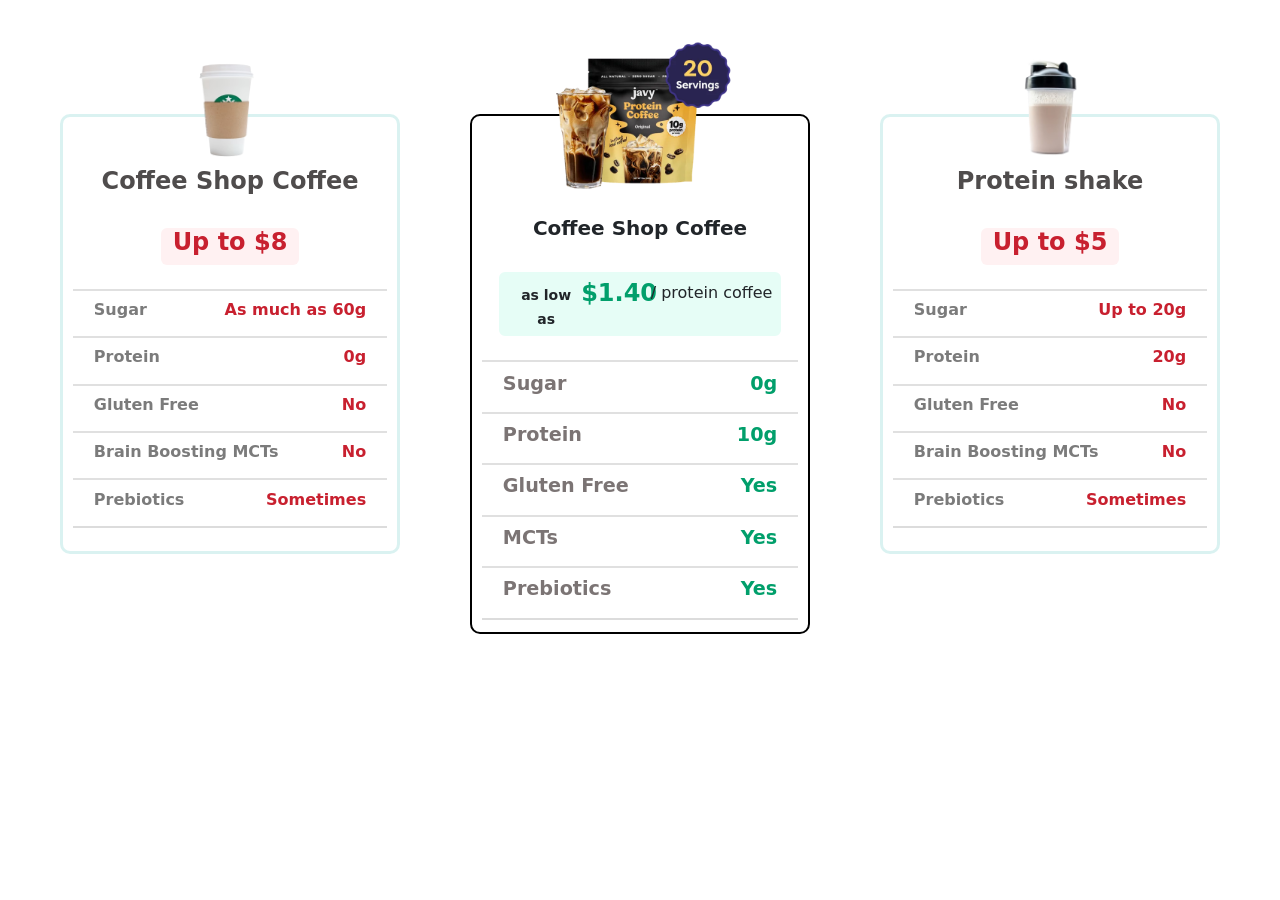
==== index.html @ ed218442 "Add files via upload" ====
<!DOCTYPE html>
<html lang="en">
<head>
    <meta charset="UTF-8">
    <meta name="viewport" content="width=device-width, initial-scale=1.0">
    <title>Document</title>
    <link href="https://cdn.jsdelivr.net/npm/bootstrap@5.3.0-alpha1/dist/css/bootstrap.min.css" rel="stylesheet">
    <style>
    
    </style>
    <link rel="stylesheet" href="stylesheet.css">
</head>
<body>
    <h1></h1>
    <BR><BR></BR></BR>
    <div class="container-fluid">
        <div class="row">
            <div class="col-lg-4 col1">
                <img src="cofee1.jpg" alt="">
                 <div class="container inner ">
                 <div class="row">
                    <h5><big><b>Coffee Shop Coffee</b></big></h5>
                 </div>
                 <br>
                 <div class="row off">
                    
                    <h4><b>Up to $8</b></h4>
                    
                 </div>
                 <br>
                 <div class="row r3 ">
                    <div class="col"><h6><b>Sugar</b></h6></div>
                    <div class="col col2"><h6><b>As much as 60g</b></h6></div>
                 </div>

                 <div class="row r3">
                    <div class="col"><h6><b>Protein</b></h6></div>
                    <div class="col col2"><h6><b>0g</b></h6></div>
                 </div>

                 <div class="row r3">
                    <div class="col"><h6><b>Gluten Free</b></h6></div>
                    <div class="col col2"><h6><b>No</b></h6></div>
                 </div>
                    
                 <div class="row r3">
                    <div class="col"><h6><b>Brain Boosting MCTs</b></h6></div>
                    <div class="col col2"><h6><b>No</b></h6></div>
                 </div>

                 <div class="row r3 r3l">
                    <div class="col"><h6><b>Prebiotics</b></h6></div>
                    <div class="col col2"><h6><b>Sometimes</b></h6></div>
                 </div>
                 
                  
                 </div>
            </div>
            <div id="mid" class="col-lg-4 col1">
                <img id="cof2" src="cofee2.jpg" alt="">
                <div class="container inner ">
                    <div class="row">
                        <h5><b>Coffee Shop Coffee</b></h5>
                    </div>
                    <br>
                    <div class="row midgreen">
                        <div class="col-lg-4"><small>as low as</small></div>
                        <div class="col-lg-4 e40"><h5><big><b>$1.40</b></big></h5></div>
                        <div class="col-lg-4 cc"><h6>/ protein coffee</h6></div>
                    </div>
                    <br>
                    <div class="row r3 green">
                        <div class="col c1"><h6><big><b>Sugar</b></big></h6></div>
                        <div class="col col2"><h6><big><b>0g</b></big></h6></div>
                    </div>
            
                    <div class="row r3 green">
                        <div class="col c1"><h6><big><b>Protein</b></big></h6></div>
                        <div class="col col2"><h6><big><b>10g</b></big></h6></div>
                    </div>
            
                    <div class="row r3 green">
                        <div class="col c1"><h6><big><b>Gluten Free</b></big></h6></div>
                        <div class="col col2"><h6><big><b>Yes</b></big></h6></div>
                    </div>
            
                    <div class="row r3 green">
                        <div class="col c1"><h6><big><b> MCTs</b></big></h6></div>
                        <div class="col col2"><h6><big><b>Yes</b></big></h6></div>
                    </div>
            
                    <div class="row r3 r3l green">
                        <div class="col c1"><h6><big><b>Prebiotics</b></big></h6></div>
                        <div class="col col2"><h6><big><b>Yes</b></big></h6></div>
                    </div>
                </div>
            </div>
            
            <div class="col-lg-4 col1">
                <img src="cofee3.jpg" alt="">
                 <div class="container inner ">
                 <div class="row">
                    <h5><big><b>Protein shake</b></big></h5>
                 </div>
                 <br>
                 <div class="row off">
                    
                    <h4><b>Up to $5</b></h4>
                    
                 </div>
                 <br>
                 <div class="row r3 ">
                    <div class="col"><h6><b>Sugar</b></h6></div>
                    <div class="col col2"><h6><b>Up to 20g</b></h6></div>
                 </div>

                 <div class="row r3">
                    <div class="col"><h6><b>Protein</b></h6></div>
                    <div class="col col2"><h6><b>20g</b></h6></div>
                 </div>

                 <div class="row r3">
                    <div class="col"><h6><b>Gluten Free</b></h6></div>
                    <div class="col col2"><h6><b>No</b></h6></div>
                 </div>
                    
                 <div class="row r3">
                    <div class="col"><h6><b>Brain Boosting MCTs</b></h6></div>
                    <div class="col col2"><h6><b>No</b></h6></div>
                 </div>

                 <div class="row r3 r3l">
                    <div class="col"><h6><b>Prebiotics</b></h6></div>
                    <div class="col col2"><h6><b>Sometimes</b></h6></div>
                 </div>
                 
                  
                 </div>
            </div>
        </div>
    </div>
     <!-- Bootstrap JS and Popper.js -->
     <script src="https://cdn.jsdelivr.net/npm/@popperjs/core@2.11.6/dist/umd/popper.min.js"></script>
     <script src="https://cdn.jsdelivr.net/npm/bootstrap@5.3.0-alpha1/dist/js/bootstrap.min.js"></script>
 
</body>
</html>
---- stylesheet.css ----
.container-fluid>.row>.col-lg-4{
    margin: 10px;
    border-radius: 10px;
    border: 3px solid rgba(139, 215, 211, 0.317);
    max-width: 340px;
    height:440px}
.container-fluid>.row{
  display: flex;
  justify-content: space-evenly;
}
.container-fluid>.row>.col-lg-4>img{
    height: 100px;
    transform: translateX(105px)translateY(-60px);

}
#cof2{
    height: 150px;
    transform: translateX(60px)translateY(-75px);
}
.col-lg-4>.container>.row>h5>big>b{
 color: rgb(79, 76, 76);
    
}
.inner{
    display: grid;
    place-items: center;
}
.inner>.r2{
    font-weight: 550;
color: #c8202f;
background:#fff1f2;
max-width:fit-content;
padding: 2%;
text-align: center;
border-radius:6px ;
}


.r3>.col>h6>b{
    color: rgba(0, 0, 0, 0.516);
    white-space: nowrap;
}
.r3{
    width: 110%;
    border-top: 2px solid rgba(128, 128, 128, 0.249);
    padding: 3.2%;

}

.r3>.col2>h6>b{
    color: #c8202f;
    
}
.r3>.col2{
    text-align: right;
}
.col1>.inner>.row>h4>b{
    background: #fff1f2;

}
.col1>.inner>.off{
    background:#fff1f2;
    color: #c8202f;
    border-radius: 6px;
}
.inner{
    transform: translateY(-50px);
}
.r3l{
    border-bottom: 2px solid rgba(128, 128, 128, 0.267);
}
.green>.col2>h6>big>b{
    color: #019f6b;
    white-space: nowrap;
}
.green>.c1>h6>big>b{
    white-space: nowrap;
    color: rgba(80, 72, 72, 0.756);
}
#mid{
    height: 520px;
    border: 2px solid black;
}
.midgreen>.col-lg-4{
    width: 33%;
}
.midgreen{
    background:#e6fdf6;
    text-align: center;
    border: 15px solid  #e6fdf6;;
    border-top: 20px solid #e6fdf6;
    border-radius: 6px;
    width: 98%;
}
.midgreen>.cc{
    transform: translateX(5px);
}
.midgreen>.col-lg-4{
    margin: -3.7%;
}
.midgreen>.col-lg-4>small{
    font-weight: 550;
}
.midgreen>.col-lg-4>h5>big>b{
    color: #019f6b;
}
.e40{
    transform: translateY(-4px)
}
.midgreen>.col-lg-4>h6{
    white-space: nowrap;
}
@media(max-width:1000px)
{
    .container-fluid>.row>.col-lg-4{
        margin-bottom: 100px;
    }
    
}
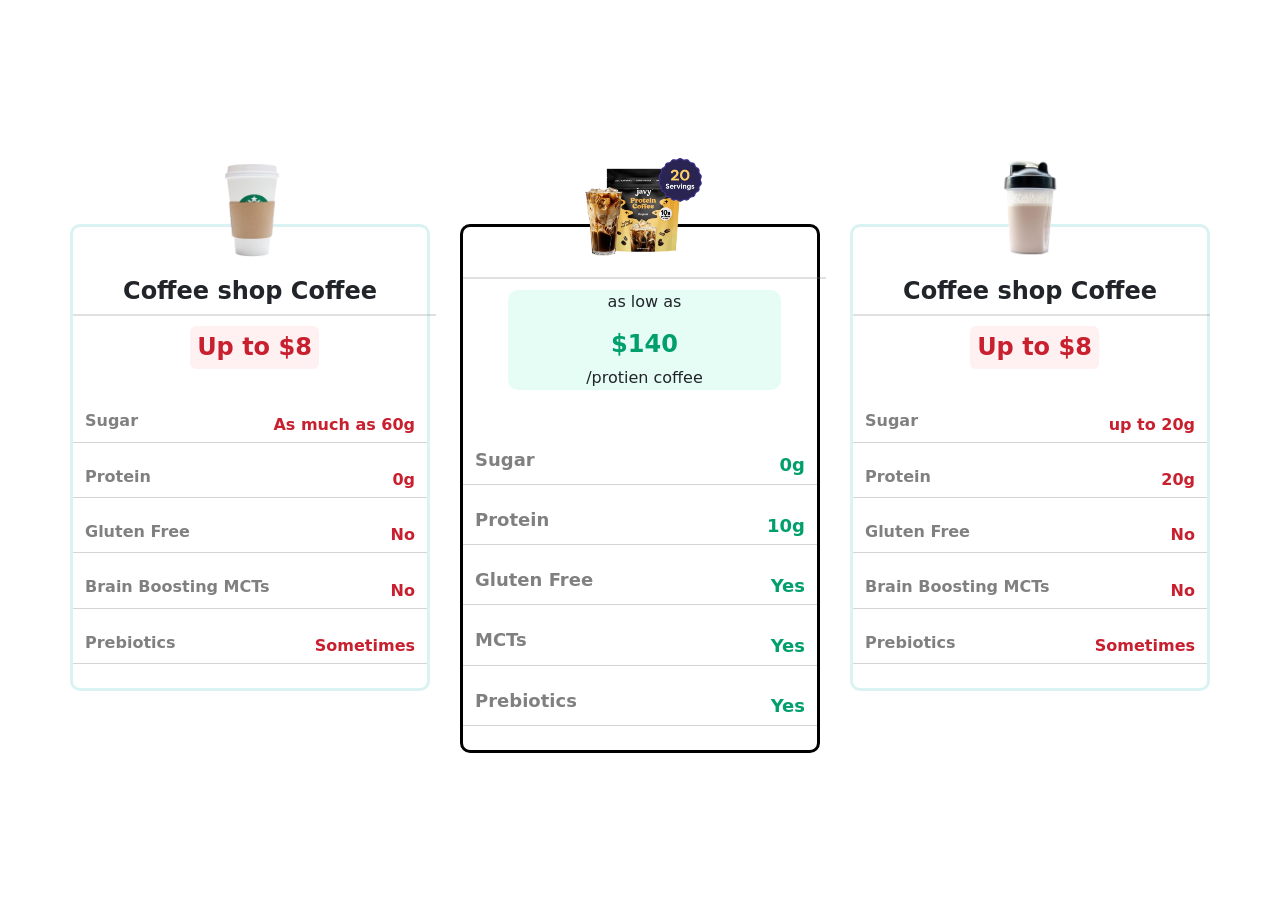
==== commit 49296e75: "Add files via upload" ====
--- a/index.html
+++ b/index.html
@@ -5,10 +5,9 @@
     <meta name="viewport" content="width=device-width, initial-scale=1.0">
     <title>Document</title>
     <link href="https://cdn.jsdelivr.net/npm/bootstrap@5.3.0-alpha1/dist/css/bootstrap.min.css" rel="stylesheet">
-    <style>
     
-    </style>
     <link rel="stylesheet" href="stylesheet.css">
+    <link rel="stylesheet" href="https://cdn.jsdelivr.net/npm/swiper@11/swiper-bundle.min.css">
 </head>
 <body>
     <h1></h1>
@@ -16,7 +15,7 @@
     <div class="container-fluid">
         <div class="row">
             <div class="col-lg-4 col1">
-                <img src="cofee1.jpg" alt="">
+               <div class="row rrimg"> <img src="cofee1.jpg" alt=""></div>
                  <div class="container inner ">
                  <div class="row">
                     <h5><big><b>Coffee Shop Coffee</b></big></h5>
@@ -57,11 +56,10 @@
                  </div>
             </div>
             <div id="mid" class="col-lg-4 col1">
-                <img id="cof2" src="cofee2.jpg" alt="">
+               <div class="row rimg"><img id="cof2" src="cofee2.jpg" alt=""></div>
+                
                 <div class="container inner ">
-                    <div class="row">
-                        <h5><b>Coffee Shop Coffee</b></h5>
-                    </div>
+                  
                     <br>
                     <div class="row midgreen">
                         <div class="col-lg-4"><small>as low as</small></div>
@@ -97,7 +95,7 @@
             </div>
             
             <div class="col-lg-4 col1">
-                <img src="cofee3.jpg" alt="">
+               <div class="row rrimg"> <img src="cofee3.jpg" alt=""></div>
                  <div class="container inner ">
                  <div class="row">
                     <h5><big><b>Protein shake</b></big></h5>
@@ -142,6 +140,171 @@
      <!-- Bootstrap JS and Popper.js -->
      <script src="https://cdn.jsdelivr.net/npm/@popperjs/core@2.11.6/dist/umd/popper.min.js"></script>
      <script src="https://cdn.jsdelivr.net/npm/bootstrap@5.3.0-alpha1/dist/js/bootstrap.min.js"></script>
- 
+
+  <section id="visibleonphone">
+   <BR></BR>
+     <div class="container swiper">
+      <div class="slider-wrapper">
+        <div class="card-list swiper-wrapper">
+          
+          <div class="card-item swiper-slide">
+            <BR><br></BR>
+          
+            <div class="container inn">
+               
+               <div id="cofa"><img src="cofee1.jpg" alt=""></div>
+               <div class="row r2"><h4><b>Coffee shop Coffee</b></h4></div>
+               
+               <div class="row r3"><h4><b>Up to $8</b></h4></div>
+               <div class="row r4 ">
+                  <div class="col"><h6><b>Sugar</b></h6></div>
+                  <div class="col2"><h6><b>As much as 60g</b></h6></div>
+               </div>
+
+               <div class="row r4">
+                  <div class="col"><h6><b>Protein</b></h6></div>
+                  <div class=" col2"><h6><b>0g</b></h6></div>
+               </div>
+
+               <div class="row r4">
+                  <div class="col"><h6><b>Gluten Free</b></h6></div>
+                  <div class=" col2"><h6><b>No</b></h6></div>
+               </div>
+                  
+               <div class="row r4">
+                  <div class="col"><h6><b>Brain Boosting MCTs</b></h6></div>
+                  <div class=" col2"><h6><b>No</b></h6></div>
+               </div>
+
+               <div class="row r4 r3l">
+                  <div class="col"><h6><b>Prebiotics</b></h6></div>
+                  <div class=" col2"><h6><b>Sometimes</b></h6></div>
+               </div>
+               
+               <br>
+            </div>
+          </div>
+          
+          <div class="card-item swiper-slide midcard">
+            <BR><br></BR>
+            <div class="container inn innn">
+               <div id="cofa" class="cofa"><img src="cofee2.jpg" alt=""></div>
+              
+               <!-- <div class="row r2"><h4><b>Coffee shop Coffee</b></h4></div> -->
+               
+               <div class="row r3 rr3"><section><p>as low as</p><h6>$140</h6><span>/protien coffee</span></section></div>
+               <br>
+               <div class="row r4 ">
+                  <div class="col ccol "><h6><b>Sugar</b></h6></div>
+                  <div class="col2 ccol cccol"><h6><b>0g</b></h6></div>
+               </div>
+
+               <div class="row r4">
+                  <div class="col ccol"><h6><b>Protein</b></h6></div>
+                  <div class=" col2 ccol  cccol"><h6><b>10g</b></h6></div>
+               </div>
+
+               <div class="row r4">
+                  <div class="col ccol"><h6><b>Gluten Free</b></h6></div>
+                  <div class=" col2 ccol  cccol"><h6><b>Yes</b></h6></div>
+               </div>
+                  
+               <div class="row r4">
+                  <div class="col ccol"><h6><b>MCTs</b></h6></div>
+                  <div class=" col2  ccol  cccol"><h6><b>Yes</b></h6></div>
+               </div>
+
+               <div class="row r4 r3l">
+                  <div class="col ccol"><h6><b>Prebiotics</b></h6></div>
+                  <div class=" col2 ccol  cccol"><h6><b>Yes</b></h6></div>
+               </div>
+               
+               <br>
+            </div>
+          </div>
+          
+          <div class="card-item swiper-slide">
+            <BR><br></BR>
+            <div class="container inn">
+               <div id="cofa"><img src="cofee3.jpg" alt=""></div>
+              
+               <div class="row r2"><h4><b>Coffee shop Coffee</b></h4></div>
+               
+               <div class="row r3"><h4><b>Up to $8</b></h4></div>
+               <div class="row r4 ">
+                  <div class="col"><h6><b>Sugar</b></h6></div>
+                  <div class="col2"><h6><b>up to 20g</b></h6></div>
+               </div>
+
+               <div class="row r4">
+                  <div class="col"><h6><b>Protein</b></h6></div>
+                  <div class=" col2"><h6><b>20g</b></h6></div>
+               </div>
+
+               <div class="row r4">
+                  <div class="col"><h6><b>Gluten Free</b></h6></div>
+                  <div class=" col2"><h6><b>No</b></h6></div>
+               </div>
+                  
+               <div class="row r4">
+                  <div class="col"><h6><b>Brain Boosting MCTs</b></h6></div>
+                  <div class=" col2"><h6><b>No</b></h6></div>
+               </div>
+
+               <div class="row r4 r3l">
+                  <div class="col"><h6><b>Prebiotics</b></h6></div>
+                  <div class=" col2"><h6><b>Sometimes</b></h6></div>
+               </div>
+               
+               <br>
+            </div>
+          </div>
+          
+          
+        </div>
+      </div>
+    </div>
+    <BR></BR>
+    </section>
+
+    <script src="https://cdn.jsdelivr.net/npm/swiper@11/swiper-bundle.min.js"></script>
+    <script>
+      const swiper = new Swiper('.slider-wrapper', {
+        loop: false,  // Disable looping (remove repeating)
+        grabCursor: true,  // Allow cursor grabbing on swipe
+        
+        // Remove navigation and pagination to disable controls
+        pagination: false,
+        navigation: false,
+        
+        // Disable autoplay
+        autoplay: false,
+        
+        // Ensure smooth transition without automatic slide change
+        effect: 'slide',
+        speed: 800,  // Transition speed in ms
+        
+        // Breakpoints for responsive design
+        breakpoints: {
+          0: {
+            slidesPerView: 1,
+            spaceBetween: 20,
+          },
+          620: {
+            slidesPerView: 2,
+            spaceBetween: 20,
+          },
+          1024: {
+            slidesPerView: 3,
+            spaceBetween: 30,
+          },
+          1440: {
+            slidesPerView: 4,
+            spaceBetween: 40,
+          },
+        },
+      });
+    </script>
+    
 </body>
 </html>
--- a/stylesheet.css
+++ b/stylesheet.css
@@ -1,21 +1,34 @@
+.container-fluid{
+    
+}
 .container-fluid>.row>.col-lg-4{
     margin: 10px;
     border-radius: 10px;
     border: 3px solid rgba(139, 215, 211, 0.317);
-    max-width: 340px;
-    height:440px}
+    max-width: 500px;
+    
+    height:fit-content}
 .container-fluid>.row{
   display: flex;
   justify-content: space-evenly;
 }
-.container-fluid>.row>.col-lg-4>img{
+.container-fluid>.row>.col-lg-4>.rrimg{
+    display: grid;
+    place-items: center;
+}
+.container-fluid>.row>.col-lg-4>.rrimg>img{
     height: 100px;
-    transform: translateX(105px)translateY(-60px);
-
+    width: auto;
+    transform: translateY(-65px);
 }
 #cof2{
     height: 150px;
-    transform: translateX(60px)translateY(-75px);
+    width:auto;
+    transform: translateY(-75px);
+}
+#mid>.rimg{
+    display: grid;
+    place-items: center;
 }
 .col-lg-4>.container>.row>h5>big>b{
  color: rgb(79, 76, 76);
@@ -78,7 +91,7 @@
     color: rgba(80, 72, 72, 0.756);
 }
 #mid{
-    height: 520px;
+    height: 540px;
     border: 2px solid black;
 }
 .midgreen>.col-lg-4{
@@ -104,16 +117,175 @@
 .midgreen>.col-lg-4>h5>big>b{
     color: #019f6b;
 }
-.e40{
-    transform: translateY(-4px)
-}
+
 .midgreen>.col-lg-4>h6{
     white-space: nowrap;
 }
-@media(max-width:1000px)
+.off{
+    display: grid;
+}
+.midgreen{
+    display: flex;
+    align-items: center;
+    flex-wrap: wrap;
+    
+}
+.inn>.r1{
+    display: grid;
+    place-items: center;
+    overflow:visible;
+}
+.inn>.r2{
+    display: grid;
+    place-items: center;
+    text-align: center;
+}
+.inn>.r2>h4{
+ background: white;
+}
+.inn>.row>img{
+    height: 100px;
+    width: auto;
+   
+   transform: translateY(-70px)
+  
+}
+.inn>.r3{
+    display: grid;
+    place-items: center;
+    text-align: center;
+   
+}
+.inn>.r3>h4{
+    background:#fff1f2;
+    color: #c8202f;
+    border-radius: 6px;
+    width: fit-content;
+    padding: 2%;
+    
+}
+.inn>.rr3>section>h6{
+font-size: 24px;
+font-weight: 600;
+color: #019f6b;
+}
+.inn>.rr3>section{
+    font-weight: 500;
+}
+.inn>.rr3>section>h6{
+    font-size: 24px;
+    font-weight: 700;
+    color: #019f6b;
+    }
+.inn>.rr3>section{
+   background: #e6fdf6;
+   width: 80%;
+   border-radius: 10px;
+}
+.inn>.r4{
+    border-bottom: 1px solid rgba(128, 128, 128, 0.34);
+}
+.inn>.r4{
+
+}
+.inn>.r4>.col>h6>b{
+    color: grey;
+  
+}
+.inn>.r4>.col>h6{
+ transform: translateY(24px);
+}
+.inn>.r4>.col2{
+    text-align: right;
+    color: #c8202f;
+}
+.card-item{
+  
+    overflow:visible;
+    width: 280px;
+}
+.inn>.r4>.col2{
+    text-align: right;
+    color: #c8202f;
+}
+.ccol>h6>b{
+    font-size: 18px;
+}
+
+.cccol>h6>b{
+    color: #019f6b;
+}
+.inn{
+    border: 3px solid rgba(139, 215, 211, 0.317);
+    border-radius: 10px;
+}
+#cofa{
+    height: 50px;
+    width: auto;
+    display: grid;
+    place-items: center;
+}
+#cofa>img{
+    height: 100px;
+    width: auto;
+    transform: translateY(-70px);
+}
+.innn{
+    border: 3px solid black;
+}
+#visibleonphone{
+    display: none;
+}
+@media(max-width:1500px){
+    .container-fluid{
+  
+        display: none;
+      
+      }
+      #visibleonphone{
+        display:block;
+    }
+}
+@media (min-width:761px)and(max-width:1000px)
 {
+    .midgreen{
+        display: grid;
+        
+    }
     .container-fluid>.row>.col-lg-4{
         margin-bottom: 100px;
-    }
-    
-}+       width: 290px;
+    
+    }
+    
+    .midgreen>.col-lg-4>h5>big>b{
+        color: #019f6b;
+        font-size: 18px;
+    }
+    .midgreen>.col-lg-4{
+        margin-bottom: 1%;
+    }
+    .midgreen>.col-lg-4>small{
+        white-space: nowrap;
+    }
+    .container-fluid{
+  
+        display: none;
+      
+      }
+    #visibleonphone{
+        display:block;
+    }
+}
+@media (max-width: 760px) {
+ 
+
+ .container-fluid{
+  
+   display: none;
+ 
+ }
+ #visibleonphone{
+    display:block;
+}
+}
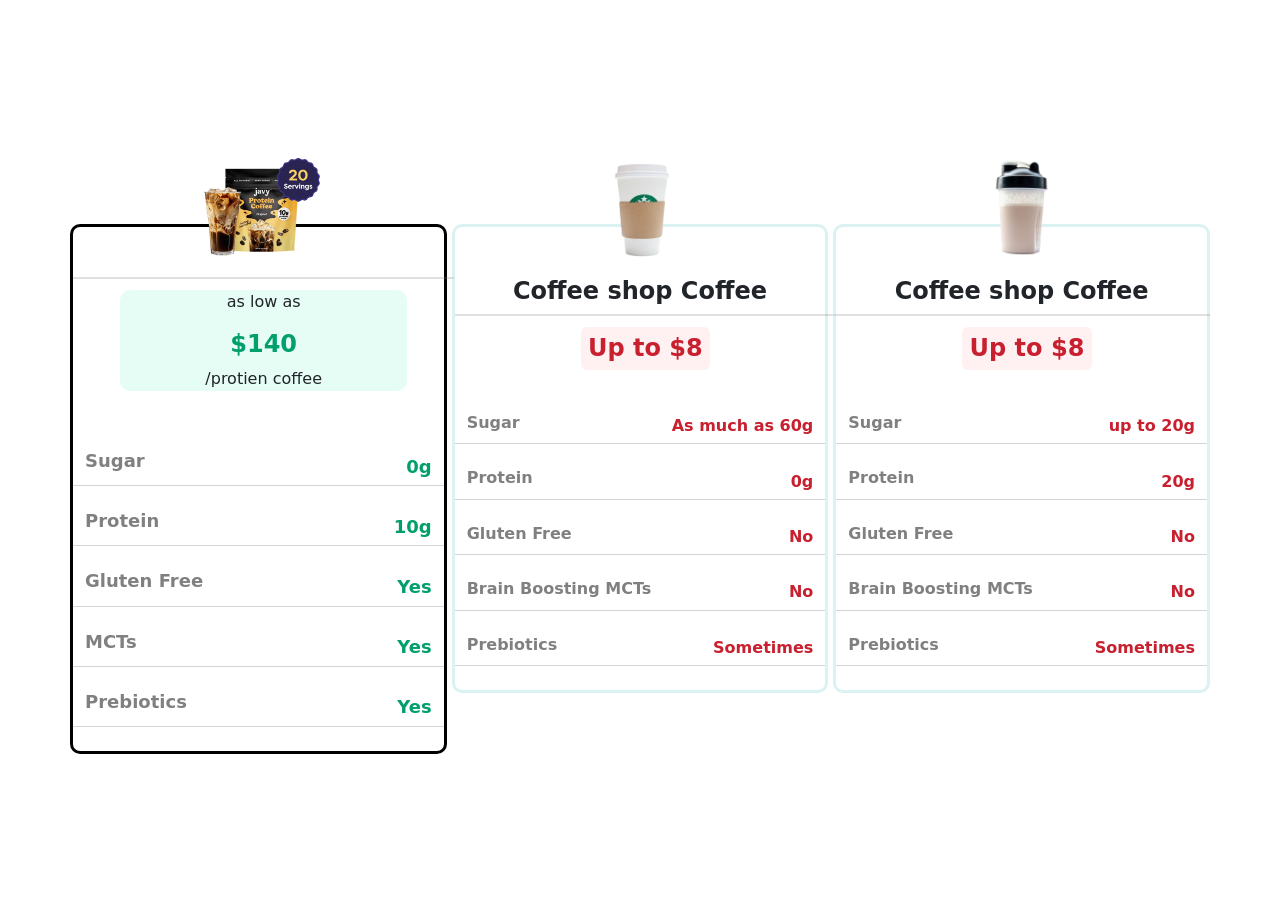
==== commit 6a4b7edf: "Add files via upload" ====
--- a/index.html
+++ b/index.html
@@ -146,46 +146,7 @@
      <div class="container swiper">
       <div class="slider-wrapper">
         <div class="card-list swiper-wrapper">
-          
-          <div class="card-item swiper-slide">
-            <BR><br></BR>
-          
-            <div class="container inn">
-               
-               <div id="cofa"><img src="cofee1.jpg" alt=""></div>
-               <div class="row r2"><h4><b>Coffee shop Coffee</b></h4></div>
-               
-               <div class="row r3"><h4><b>Up to $8</b></h4></div>
-               <div class="row r4 ">
-                  <div class="col"><h6><b>Sugar</b></h6></div>
-                  <div class="col2"><h6><b>As much as 60g</b></h6></div>
-               </div>
-
-               <div class="row r4">
-                  <div class="col"><h6><b>Protein</b></h6></div>
-                  <div class=" col2"><h6><b>0g</b></h6></div>
-               </div>
-
-               <div class="row r4">
-                  <div class="col"><h6><b>Gluten Free</b></h6></div>
-                  <div class=" col2"><h6><b>No</b></h6></div>
-               </div>
-                  
-               <div class="row r4">
-                  <div class="col"><h6><b>Brain Boosting MCTs</b></h6></div>
-                  <div class=" col2"><h6><b>No</b></h6></div>
-               </div>
-
-               <div class="row r4 r3l">
-                  <div class="col"><h6><b>Prebiotics</b></h6></div>
-                  <div class=" col2"><h6><b>Sometimes</b></h6></div>
-               </div>
-               
-               <br>
-            </div>
-          </div>
-          
-          <div class="card-item swiper-slide midcard">
+         <div class="card-item swiper-slide midcard">
             <BR><br></BR>
             <div class="container inn innn">
                <div id="cofa" class="cofa"><img src="cofee2.jpg" alt=""></div>
@@ -222,6 +183,46 @@
                <br>
             </div>
           </div>
+          
+          <div class="card-item swiper-slide">
+            <BR><br></BR>
+          
+            <div class="container inn">
+               
+               <div id="cofa"><img src="cofee1.jpg" alt=""></div>
+               <div class="row r2"><h4><b>Coffee shop Coffee</b></h4></div>
+               
+               <div class="row r3"><h4><b>Up to $8</b></h4></div>
+               <div class="row r4 ">
+                  <div class="col"><h6><b>Sugar</b></h6></div>
+                  <div class="col2"><h6><b>As much as 60g</b></h6></div>
+               </div>
+
+               <div class="row r4">
+                  <div class="col"><h6><b>Protein</b></h6></div>
+                  <div class=" col2"><h6><b>0g</b></h6></div>
+               </div>
+
+               <div class="row r4">
+                  <div class="col"><h6><b>Gluten Free</b></h6></div>
+                  <div class=" col2"><h6><b>No</b></h6></div>
+               </div>
+                  
+               <div class="row r4">
+                  <div class="col"><h6><b>Brain Boosting MCTs</b></h6></div>
+                  <div class=" col2"><h6><b>No</b></h6></div>
+               </div>
+
+               <div class="row r4 r3l">
+                  <div class="col"><h6><b>Prebiotics</b></h6></div>
+                  <div class=" col2"><h6><b>Sometimes</b></h6></div>
+               </div>
+               
+               <br>
+            </div>
+          </div>
+          
+    
           
           <div class="card-item swiper-slide">
             <BR><br></BR>
@@ -268,43 +269,47 @@
     </section>
 
     <script src="https://cdn.jsdelivr.net/npm/swiper@11/swiper-bundle.min.js"></script>
+    
+    
     <script>
       const swiper = new Swiper('.slider-wrapper', {
         loop: false,  // Disable looping (remove repeating)
         grabCursor: true,  // Allow cursor grabbing on swipe
-        
+    
         // Remove navigation and pagination to disable controls
         pagination: false,
         navigation: false,
-        
+    
         // Disable autoplay
         autoplay: false,
-        
+    
         // Ensure smooth transition without automatic slide change
         effect: 'slide',
-        speed: 800,  // Transition speed in ms
-        
+        speed: 600,  // Transition speed in ms
+        easing: 'cubic-bezier(0.25, 0.8, 0.25, 1)',  // Apply smooth easing function
+    
         // Breakpoints for responsive design
         breakpoints: {
           0: {
             slidesPerView: 1,
-            spaceBetween: 20,
+            spaceBetween: 5,  // 5px space between items
           },
           620: {
             slidesPerView: 2,
-            spaceBetween: 20,
+            spaceBetween: 5,  // 5px space between items
           },
           1024: {
             slidesPerView: 3,
-            spaceBetween: 30,
+            spaceBetween: 5,  // 5px space between items
           },
           1440: {
             slidesPerView: 4,
-            spaceBetween: 40,
+            spaceBetween: 5,  // 5px space between items
           },
         },
       });
     </script>
+   
     
 </body>
 </html>
--- a/stylesheet.css
+++ b/stylesheet.css
@@ -279,7 +279,15 @@
 }
 @media (max-width: 760px) {
  
-
+   .inn{
+   width: 230px;
+   
+   }
+
+   .swiper{
+    width: 280px;
+    overflow: visible;
+   }
  .container-fluid{
   
    display: none;
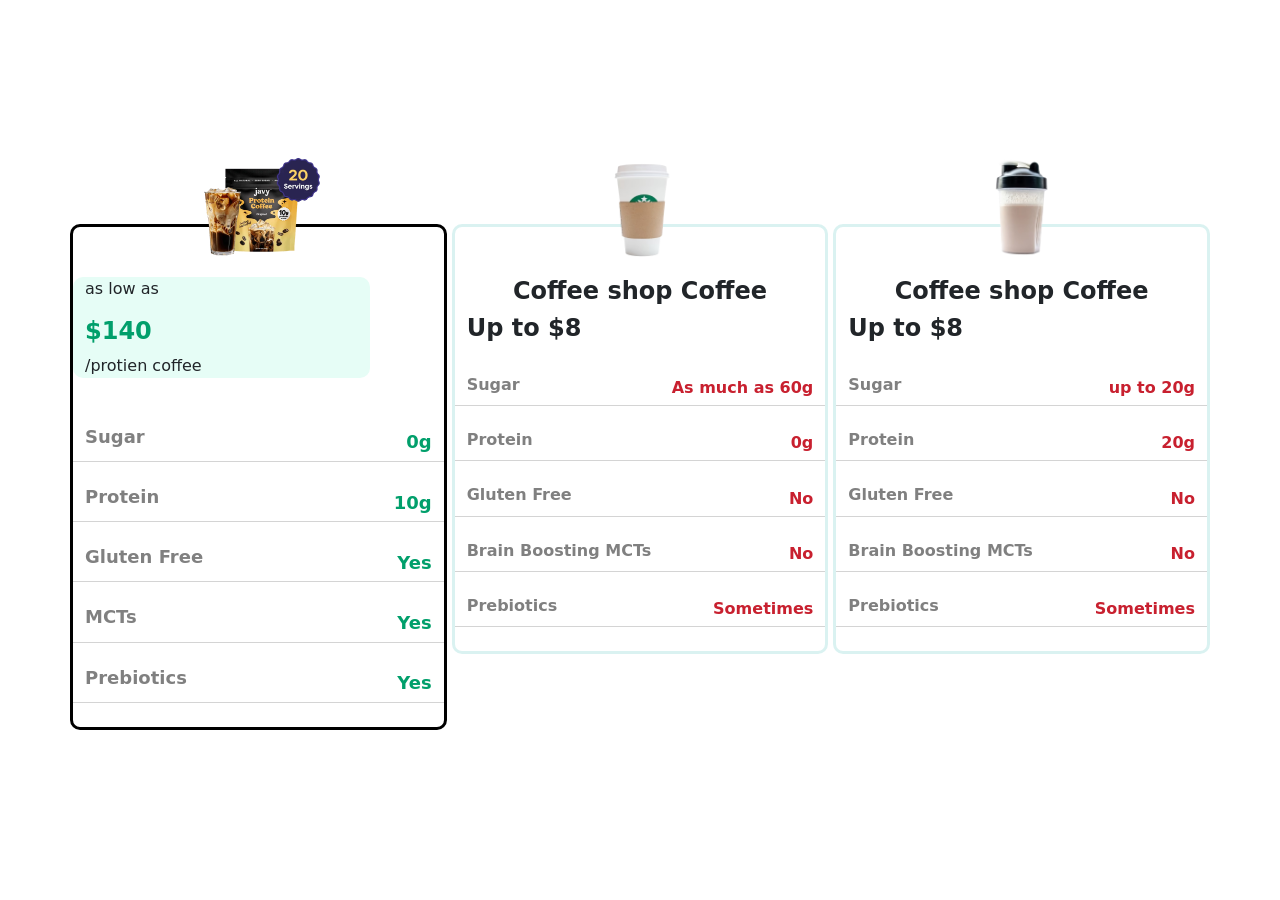
==== commit fc9d1229: "Update index.html" ====
--- a/index.html
+++ b/index.html
@@ -9,6 +9,7 @@
     <link rel="stylesheet" href="stylesheet.css">
     <link rel="stylesheet" href="https://cdn.jsdelivr.net/npm/swiper@11/swiper-bundle.min.css">
 </head>
+
 <body>
     <h1></h1>
     <BR><BR></BR></BR>
@@ -153,7 +154,7 @@
               
                <!-- <div class="row r2"><h4><b>Coffee shop Coffee</b></h4></div> -->
                
-               <div class="row r3 rr3"><section><p>as low as</p><h6>$140</h6><span>/protien coffee</span></section></div>
+               <div class="row rrr3 rr3"><section><p>as low as</p><h6>$140</h6><span>/protien coffee</span></section></div>
                <br>
                <div class="row r4 ">
                   <div class="col ccol "><h6><b>Sugar</b></h6></div>
@@ -192,18 +193,18 @@
                <div id="cofa"><img src="cofee1.jpg" alt=""></div>
                <div class="row r2"><h4><b>Coffee shop Coffee</b></h4></div>
                
-               <div class="row r3"><h4><b>Up to $8</b></h4></div>
+               <div class="row rr"><h4><b>Up to $8</b></h4></div>
                <div class="row r4 ">
                   <div class="col"><h6><b>Sugar</b></h6></div>
                   <div class="col2"><h6><b>As much as 60g</b></h6></div>
                </div>
 
-               <div class="row r4">
+               <div class="row r4 ">
                   <div class="col"><h6><b>Protein</b></h6></div>
                   <div class=" col2"><h6><b>0g</b></h6></div>
                </div>
 
-               <div class="row r4">
+               <div class="row r4 ">
                   <div class="col"><h6><b>Gluten Free</b></h6></div>
                   <div class=" col2"><h6><b>No</b></h6></div>
                </div>
@@ -213,7 +214,7 @@
                   <div class=" col2"><h6><b>No</b></h6></div>
                </div>
 
-               <div class="row r4 r3l">
+               <div class="row r4  r3l">
                   <div class="col"><h6><b>Prebiotics</b></h6></div>
                   <div class=" col2"><h6><b>Sometimes</b></h6></div>
                </div>
@@ -231,7 +232,7 @@
               
                <div class="row r2"><h4><b>Coffee shop Coffee</b></h4></div>
                
-               <div class="row r3"><h4><b>Up to $8</b></h4></div>
+               <div class="row rr"><h4><b>Up to $8</b></h4></div>
                <div class="row r4 ">
                   <div class="col"><h6><b>Sugar</b></h6></div>
                   <div class="col2"><h6><b>up to 20g</b></h6></div>
@@ -312,4 +313,4 @@
    
     
 </body>
-</html>+</html>
